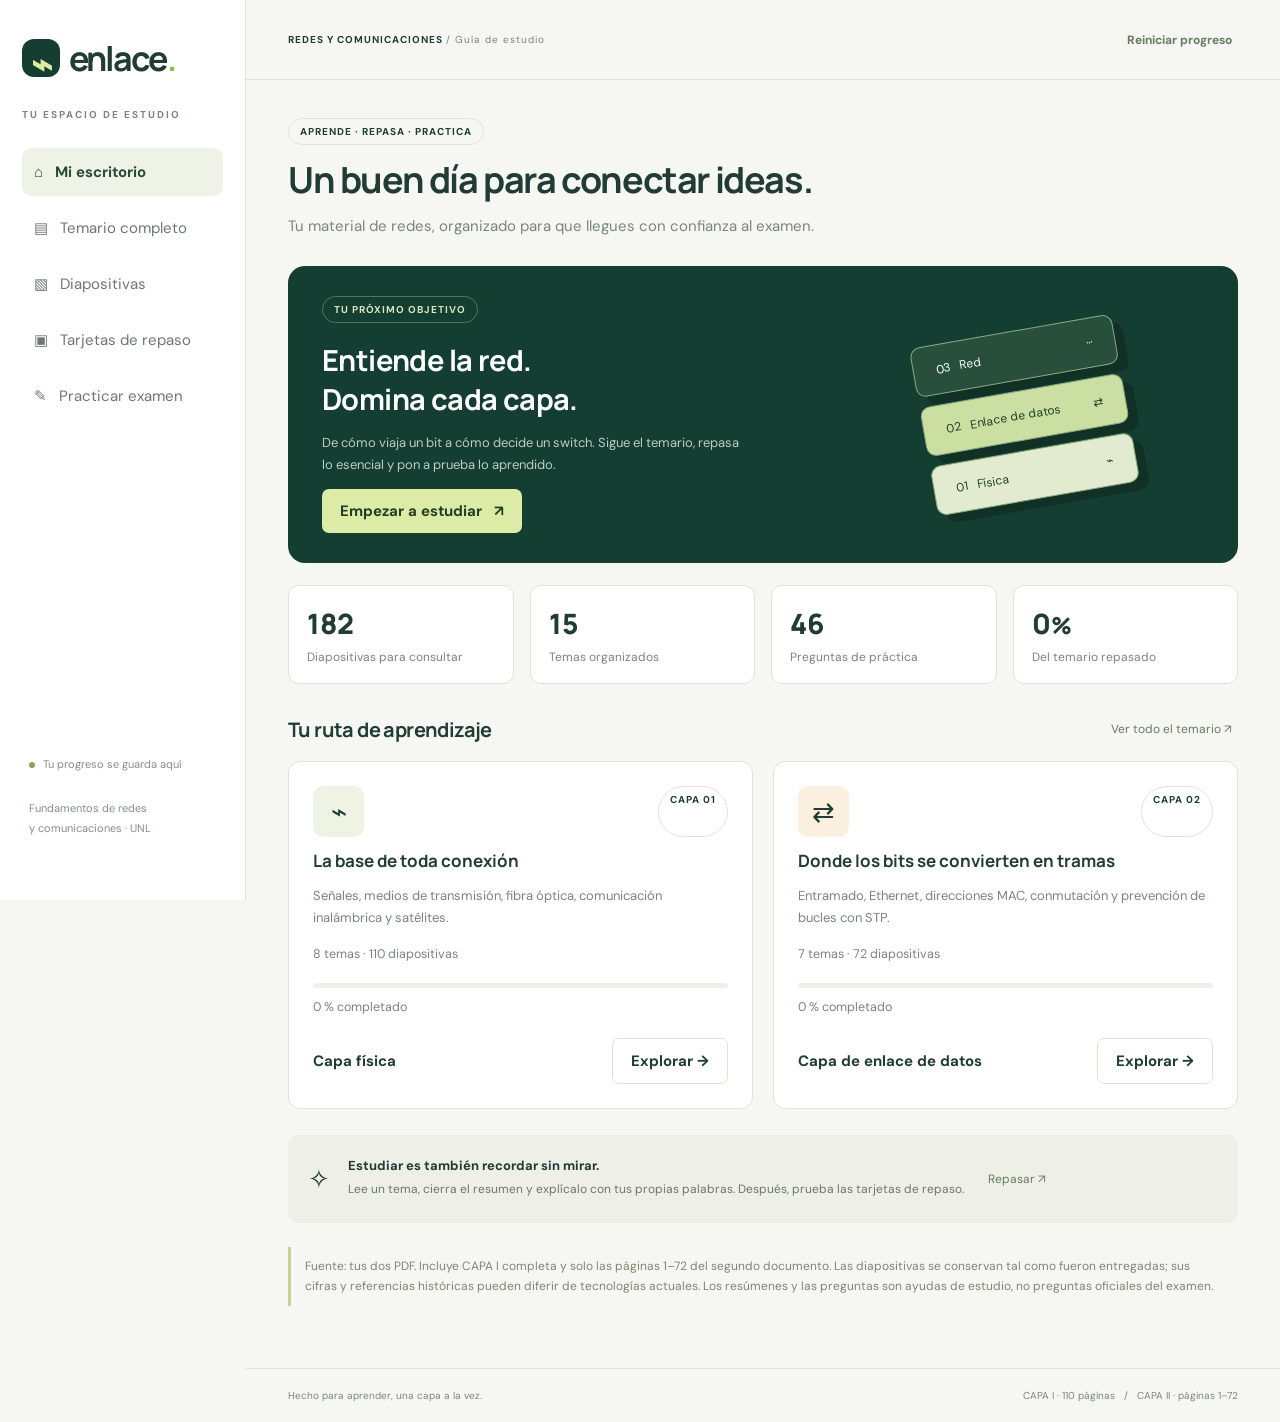
==== index.html @ 45ceab7b "Crear guía interactiva de estudio de capas física y enlace" ====
<!doctype html>
<html lang="es"><head><meta charset="utf-8"><meta name="viewport" content="width=device-width,initial-scale=1"><meta name="theme-color" content="#122e29"><meta name="description" content="Estudia redes: capa física y capa de enlace con 182 diapositivas, repasos y un simulador de examen."><title>Enlace · Tu espacio de estudio</title><link rel="stylesheet" href="style.css"><script defer src="data.js"></script><script defer src="questions.js"></script><script defer src="app.js"></script></head>
<body><aside><a class="brand" href="#inicio"><span class="logo">⌁</span> enlace<span class="brand-dot">.</span></a><p class="eyebrow">TU ESPACIO DE ESTUDIO</p><nav aria-label="Principal"><button data-view="inicio" class="active">⌂ <span>Mi escritorio</span></button><button data-view="temas">▤ <span>Temario completo</span></button><button data-view="diapositivas">▧ <span>Diapositivas</span></button><button data-view="tarjetas">▣ <span>Tarjetas de repaso</span></button><button data-view="examen">✎ <span>Practicar examen</span></button></nav><div class="sidebar-bottom"><span class="status-dot"></span> Tu progreso se guarda aquí<p>Fundamentos de redes<br>y comunicaciones · UNL</p></div></aside>
<div class="shell"><header><span>REDES Y COMUNICACIONES <span class="muted">/ Guía de estudio</span></span><button id="reset" class="text-button">Reiniciar progreso</button></header><main id="main" tabindex="-1"></main><footer>Hecho para aprender, una capa a la vez. <span>CAPA I · 110 páginas &nbsp; / &nbsp; CAPA II · páginas 1–72</span></footer></div><div id="toast" role="status"></div></body></html>
---- style.css ----
@import url('https://fonts.googleapis.com/css2?family=DM+Sans:wght@400;500;600;700&family=Manrope:wght@400;500;600;700;800&display=swap');
:root{--bg:#f6f7f3;--ink:#203c35;--muted:#79857d;--green:#dceca6;--line:#dfe4db;--white:#fff;--orange:#edbd8f}*{box-sizing:border-box}body{margin:0;background:var(--bg);color:var(--ink);font:15px 'DM Sans',sans-serif}button,input,select{font:inherit}button,a,input,select{outline-offset:5px}button{cursor:pointer}a{color:inherit}aside{width:246px;position:fixed;inset:0 auto 0 0;background:#fff;border-right:1px solid var(--line);padding:35px 22px;display:flex;flex-direction:column}.brand{font:bold 34px Manrope,sans-serif;text-decoration:none;letter-spacing:-2px;display:flex;align-items:center;gap:9px}.brand-dot{color:#96b956;margin-left:-8px}.logo{display:inline-grid;place-items:center;background:#153d31;color:var(--green);border-radius:12px;width:38px;height:38px;font-size:36px}.eyebrow{font-size:10px;letter-spacing:2px;color:var(--muted);font-weight:700;margin:25px 0}nav{display:grid;gap:8px}nav button{display:flex;gap:12px;border:0;background:none;text-align:left;padding:14px 12px;color:#6c7870;border-radius:9px}nav button.active{background:#eff3e7;color:#294a34;font-weight:700}.sidebar-bottom{margin-top:auto;font-size:11px;color:#849087;padding:15px 7px}.sidebar-bottom p{line-height:1.8;margin-top:28px}.status-dot{display:inline-block;width:6px;height:6px;background:#88a660;border-radius:50%;margin-right:5px}.shell{margin-left:246px}header{height:80px;border-bottom:1px solid var(--line);display:flex;align-items:center;justify-content:space-between;padding:0 42px;font-size:10px;letter-spacing:1px;font-weight:700}.muted{color:var(--muted);font-weight:400}main{max-width:1280px;margin:auto;padding:38px 42px;min-height:calc(100vh - 140px)}h1,h2,h3{font-family:Manrope,sans-serif}h1{font-size:36px;line-height:1.25;letter-spacing:-1.4px;margin:12px 0}h2{font-size:20px;letter-spacing:-.6px;margin:0}h3{font-size:17px;margin:12px 0}p{line-height:1.7}.intro{color:var(--muted);margin:12px 0 26px}.pill{border:1px solid var(--line);border-radius:30px;padding:6px 11px;font-size:10px;font-weight:700;letter-spacing:1px;display:inline-block}.hero{background:#153e32;color:white;border-radius:17px;padding:30px 34px;display:grid;grid-template-columns:1.4fr 1fr;gap:20px;position:relative;overflow:hidden}.hero h2{font-size:29px;max-width:400px;margin-top:18px;line-height:1.35}.hero p{color:#bccdc1;max-width:430px;font-size:13px}.hero .pill{border-color:#57735a;color:#d8e8bc}.primary,.secondary{border:0;border-radius:7px;padding:12px 18px;font-weight:700;display:inline-block;text-decoration:none}.primary{background:var(--green);color:#233d24}.secondary{background:white;border:1px solid var(--line);color:var(--ink)}.hero-art{display:flex;align-items:center;justify-content:center;flex-direction:column;transform:rotate(-10deg)}.layer-block{width:205px;padding:16px 22px;border:1px solid #8aab7d;border-radius:10px;background:#284f3c;box-shadow:9px 9px 0 #123126;margin:5px;font-size:12px;display:flex;justify-content:space-between}.layer-block:nth-child(2){background:#cbdfa2;color:#203d2b}.layer-block:nth-child(3){background:#e2ebcf;color:#203d2b}.stats{display:grid;grid-template-columns:repeat(4,1fr);gap:16px;margin:22px 0 32px}.stat{background:white;border:1px solid var(--line);border-radius:11px;padding:18px}.stat strong{font:800 28px Manrope,sans-serif}.stat span{display:block;color:var(--muted);font-size:12px;margin-top:7px}.section-heading{display:flex;justify-content:space-between;align-items:center;gap:15px;margin:30px 0 18px}.text-button{border:0;background:none;color:#677b61;font-size:12px}.courses{display:grid;grid-template-columns:1fr 1fr;gap:20px}.course,.panel,.topic,.slide{background:white;border:1px solid var(--line);border-radius:12px;padding:24px}.course{position:relative}.course-top{display:flex;justify-content:space-between}.course-icon{display:grid;place-items:center;border-radius:10px;background:#eff3e3;font-size:27px;width:51px;height:51px}.course:nth-child(2) .course-icon{background:#fbefdf}.course p{color:var(--muted);font-size:13px;min-height:45px}.course small{color:var(--muted)}.progress{height:5px;background:#edf0e9;border-radius:5px;margin:20px 0 8px}.progress i{display:block;background:#9cb969;height:100%;border-radius:5px}.course-bottom{display:flex;justify-content:space-between;align-items:center;margin-top:22px}.study-tip{display:flex;align-items:center;gap:18px;background:#eeefe6;border-radius:10px;padding:20px;margin-top:26px}.study-tip p{font-size:12px;color:#6b7869;margin:4px 0}.study-tip b{font-size:13px}.toolbar{display:flex;gap:10px;flex-wrap:wrap;margin:24px 0}.toolbar input{flex:1;min-width:180px}.toolbar input,.toolbar select{border:1px solid var(--line);border-radius:8px;padding:12px;background:#fff;color:var(--ink)}.topics{display:grid;grid-template-columns:repeat(2,minmax(0,1fr));gap:16px}.topic h3{margin:12px 0}.topic p{color:#748273;font-size:13px}.topic .summary{color:#384e40;font-size:14px}.actions{display:flex;gap:10px;flex-wrap:wrap;margin-top:20px}.tag{color:#728465;font-size:11px}.slide{margin:16px 0}.slide img{display:block;width:100%;max-height:650px;object-fit:contain;background:#f6f7f3;margin:18px auto;border-radius:5px}.slide summary{cursor:pointer;font-size:12px;color:var(--muted)}pre{white-space:pre-wrap;font-family:inherit;line-height:1.65;font-size:13px;overflow-wrap:anywhere}.slide-title{display:flex;justify-content:space-between;align-items:center;gap:10px}.empty{padding:40px;text-align:center;color:var(--muted)}.flashcard{min-height:290px;display:flex;flex-direction:column;align-items:center;justify-content:center;text-align:center;padding:40px;max-width:760px;margin:25px auto;cursor:pointer;border:1px solid #d2dcc5;background:#eef3e4;border-radius:16px}.flashcard h2{font-size:25px;line-height:1.5}.flashcard p{max-width:600px}.center{text-align:center}.answer{display:block;width:100%;border:1px solid var(--line);border-radius:9px;background:white;text-align:left;padding:15px;margin:10px 0;color:var(--ink)}.answer:hover:not(:disabled){border-color:#8da978;background:#f4f7ef}.answer.correct{background:#e7f2d9;border-color:#86ad67}.answer.wrong{background:#fce8de;border-color:#dc9b80}.answer:disabled{cursor:default;color:var(--ink)}.feedback{padding:18px;background:#f0f3e9;border-radius:9px;line-height:1.7;margin:18px 0}.exam-panel{max-width:800px;margin:24px auto}.score{font:800 70px Manrope,sans-serif}.notice{font-size:12px;color:#7f8573;border-left:3px solid #c4d494;padding:10px 14px;line-height:1.6;margin:24px 0}.done{background:#e7efdc}footer{border-top:1px solid var(--line);padding:20px 42px;font-size:10px;color:var(--muted);display:flex;justify-content:space-between;gap:10px}#toast{position:fixed;bottom:25px;right:25px;background:#203e30;color:#fff;padding:12px 20px;border-radius:9px;display:none;z-index:10}@media(min-width:1400px){main{padding-top:48px}}@media(max-width:1000px){aside{width:205px;padding:30px 15px}.shell{margin-left:205px}main{padding:28px 24px}header{padding:0 24px}.hero-art{transform:scale(.9) rotate(-10deg)}.hero{padding:25px}.stats{gap:10px}.stat{padding:14px}}@media(max-width:720px){aside{position:static;width:100%;padding:18px}.brand{font-size:27px}.eyebrow,.sidebar-bottom{display:none}nav{display:flex;overflow-x:auto;margin-top:14px;gap:5px}nav button{white-space:nowrap;font-size:11px;padding:10px}.shell{margin:0}header{height:50px;padding:0 18px;font-size:8px;letter-spacing:0}main{padding:24px 18px}h1{font-size:29px}.hero{grid-template-columns:1fr;padding:25px}.hero-art{display:none}.hero h2{font-size:25px}.stats{grid-template-columns:repeat(2,1fr)}.courses,.topics{grid-template-columns:1fr}.course p{min-height:0}footer{padding:18px;display:block;line-height:1.8}footer span{display:block}.section-heading{align-items:flex-start}.flashcard{padding:25px}.flashcard h2{font-size:20px}.slide{padding:15px}.slide-title{align-items:flex-start}}
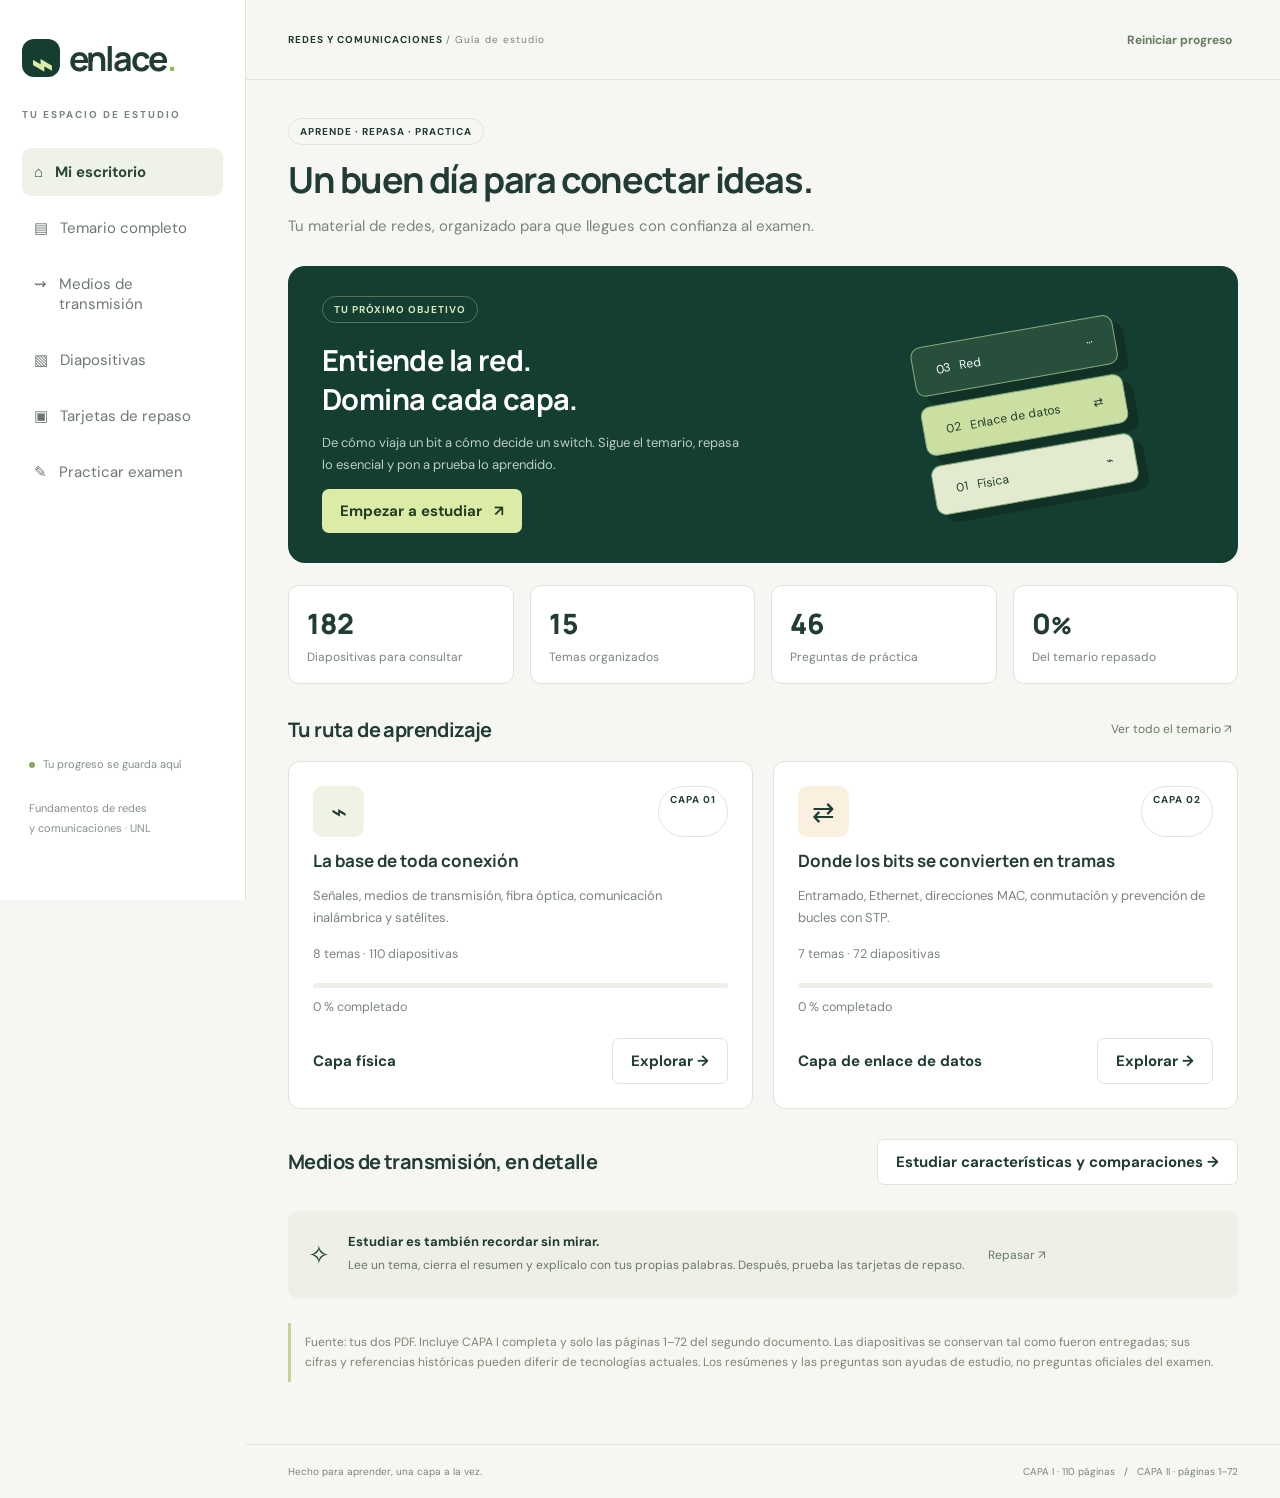
==== commit 2ae03ff5: "Desarrollar los medios de transmisión con comparaciones y aplicaciones" ====
--- a/index.html
+++ b/index.html
@@ -1,4 +1,4 @@
 <!doctype html>
-<html lang="es"><head><meta charset="utf-8"><meta name="viewport" content="width=device-width,initial-scale=1"><meta name="theme-color" content="#122e29"><meta name="description" content="Estudia redes: capa física y capa de enlace con 182 diapositivas, repasos y un simulador de examen."><title>Enlace · Tu espacio de estudio</title><link rel="stylesheet" href="style.css"><script defer src="data.js"></script><script defer src="questions.js"></script><script defer src="app.js"></script></head>
-<body><aside><a class="brand" href="#inicio"><span class="logo">⌁</span> enlace<span class="brand-dot">.</span></a><p class="eyebrow">TU ESPACIO DE ESTUDIO</p><nav aria-label="Principal"><button data-view="inicio" class="active">⌂ <span>Mi escritorio</span></button><button data-view="temas">▤ <span>Temario completo</span></button><button data-view="diapositivas">▧ <span>Diapositivas</span></button><button data-view="tarjetas">▣ <span>Tarjetas de repaso</span></button><button data-view="examen">✎ <span>Practicar examen</span></button></nav><div class="sidebar-bottom"><span class="status-dot"></span> Tu progreso se guarda aquí<p>Fundamentos de redes<br>y comunicaciones · UNL</p></div></aside>
+<html lang="es"><head><meta charset="utf-8"><meta name="viewport" content="width=device-width,initial-scale=1"><meta name="theme-color" content="#122e29"><meta name="description" content="Estudia redes: capa física y capa de enlace con 182 diapositivas, repasos y un simulador de examen."><title>Enlace · Tu espacio de estudio</title><link rel="stylesheet" href="style.css"><script defer src="data.js"></script><script defer src="questions.js"></script><script defer src="media.js"></script><script defer src="app.js"></script></head>
+<body><aside><a class="brand" href="#inicio"><span class="logo">⌁</span> enlace<span class="brand-dot">.</span></a><p class="eyebrow">TU ESPACIO DE ESTUDIO</p><nav aria-label="Principal"><button data-view="inicio" class="active">⌂ <span>Mi escritorio</span></button><button data-view="temas">▤ <span>Temario completo</span></button><button data-view="medios">⇝ <span>Medios de transmisión</span></button><button data-view="diapositivas">▧ <span>Diapositivas</span></button><button data-view="tarjetas">▣ <span>Tarjetas de repaso</span></button><button data-view="examen">✎ <span>Practicar examen</span></button></nav><div class="sidebar-bottom"><span class="status-dot"></span> Tu progreso se guarda aquí<p>Fundamentos de redes<br>y comunicaciones · UNL</p></div></aside>
 <div class="shell"><header><span>REDES Y COMUNICACIONES <span class="muted">/ Guía de estudio</span></span><button id="reset" class="text-button">Reiniciar progreso</button></header><main id="main" tabindex="-1"></main><footer>Hecho para aprender, una capa a la vez. <span>CAPA I · 110 páginas &nbsp; / &nbsp; CAPA II · páginas 1–72</span></footer></div><div id="toast" role="status"></div></body></html>
--- a/style.css
+++ b/style.css
@@ -1,2 +1,4 @@
 @import url('https://fonts.googleapis.com/css2?family=DM+Sans:wght@400;500;600;700&family=Manrope:wght@400;500;600;700;800&display=swap');
 :root{--bg:#f6f7f3;--ink:#203c35;--muted:#79857d;--green:#dceca6;--line:#dfe4db;--white:#fff;--orange:#edbd8f}*{box-sizing:border-box}body{margin:0;background:var(--bg);color:var(--ink);font:15px 'DM Sans',sans-serif}button,input,select{font:inherit}button,a,input,select{outline-offset:5px}button{cursor:pointer}a{color:inherit}aside{width:246px;position:fixed;inset:0 auto 0 0;background:#fff;border-right:1px solid var(--line);padding:35px 22px;display:flex;flex-direction:column}.brand{font:bold 34px Manrope,sans-serif;text-decoration:none;letter-spacing:-2px;display:flex;align-items:center;gap:9px}.brand-dot{color:#96b956;margin-left:-8px}.logo{display:inline-grid;place-items:center;background:#153d31;color:var(--green);border-radius:12px;width:38px;height:38px;font-size:36px}.eyebrow{font-size:10px;letter-spacing:2px;color:var(--muted);font-weight:700;margin:25px 0}nav{display:grid;gap:8px}nav button{display:flex;gap:12px;border:0;background:none;text-align:left;padding:14px 12px;color:#6c7870;border-radius:9px}nav button.active{background:#eff3e7;color:#294a34;font-weight:700}.sidebar-bottom{margin-top:auto;font-size:11px;color:#849087;padding:15px 7px}.sidebar-bottom p{line-height:1.8;margin-top:28px}.status-dot{display:inline-block;width:6px;height:6px;background:#88a660;border-radius:50%;margin-right:5px}.shell{margin-left:246px}header{height:80px;border-bottom:1px solid var(--line);display:flex;align-items:center;justify-content:space-between;padding:0 42px;font-size:10px;letter-spacing:1px;font-weight:700}.muted{color:var(--muted);font-weight:400}main{max-width:1280px;margin:auto;padding:38px 42px;min-height:calc(100vh - 140px)}h1,h2,h3{font-family:Manrope,sans-serif}h1{font-size:36px;line-height:1.25;letter-spacing:-1.4px;margin:12px 0}h2{font-size:20px;letter-spacing:-.6px;margin:0}h3{font-size:17px;margin:12px 0}p{line-height:1.7}.intro{color:var(--muted);margin:12px 0 26px}.pill{border:1px solid var(--line);border-radius:30px;padding:6px 11px;font-size:10px;font-weight:700;letter-spacing:1px;display:inline-block}.hero{background:#153e32;color:white;border-radius:17px;padding:30px 34px;display:grid;grid-template-columns:1.4fr 1fr;gap:20px;position:relative;overflow:hidden}.hero h2{font-size:29px;max-width:400px;margin-top:18px;line-height:1.35}.hero p{color:#bccdc1;max-width:430px;font-size:13px}.hero .pill{border-color:#57735a;color:#d8e8bc}.primary,.secondary{border:0;border-radius:7px;padding:12px 18px;font-weight:700;display:inline-block;text-decoration:none}.primary{background:var(--green);color:#233d24}.secondary{background:white;border:1px solid var(--line);color:var(--ink)}.hero-art{display:flex;align-items:center;justify-content:center;flex-direction:column;transform:rotate(-10deg)}.layer-block{width:205px;padding:16px 22px;border:1px solid #8aab7d;border-radius:10px;background:#284f3c;box-shadow:9px 9px 0 #123126;margin:5px;font-size:12px;display:flex;justify-content:space-between}.layer-block:nth-child(2){background:#cbdfa2;color:#203d2b}.layer-block:nth-child(3){background:#e2ebcf;color:#203d2b}.stats{display:grid;grid-template-columns:repeat(4,1fr);gap:16px;margin:22px 0 32px}.stat{background:white;border:1px solid var(--line);border-radius:11px;padding:18px}.stat strong{font:800 28px Manrope,sans-serif}.stat span{display:block;color:var(--muted);font-size:12px;margin-top:7px}.section-heading{display:flex;justify-content:space-between;align-items:center;gap:15px;margin:30px 0 18px}.text-button{border:0;background:none;color:#677b61;font-size:12px}.courses{display:grid;grid-template-columns:1fr 1fr;gap:20px}.course,.panel,.topic,.slide{background:white;border:1px solid var(--line);border-radius:12px;padding:24px}.course{position:relative}.course-top{display:flex;justify-content:space-between}.course-icon{display:grid;place-items:center;border-radius:10px;background:#eff3e3;font-size:27px;width:51px;height:51px}.course:nth-child(2) .course-icon{background:#fbefdf}.course p{color:var(--muted);font-size:13px;min-height:45px}.course small{color:var(--muted)}.progress{height:5px;background:#edf0e9;border-radius:5px;margin:20px 0 8px}.progress i{display:block;background:#9cb969;height:100%;border-radius:5px}.course-bottom{display:flex;justify-content:space-between;align-items:center;margin-top:22px}.study-tip{display:flex;align-items:center;gap:18px;background:#eeefe6;border-radius:10px;padding:20px;margin-top:26px}.study-tip p{font-size:12px;color:#6b7869;margin:4px 0}.study-tip b{font-size:13px}.toolbar{display:flex;gap:10px;flex-wrap:wrap;margin:24px 0}.toolbar input{flex:1;min-width:180px}.toolbar input,.toolbar select{border:1px solid var(--line);border-radius:8px;padding:12px;background:#fff;color:var(--ink)}.topics{display:grid;grid-template-columns:repeat(2,minmax(0,1fr));gap:16px}.topic h3{margin:12px 0}.topic p{color:#748273;font-size:13px}.topic .summary{color:#384e40;font-size:14px}.actions{display:flex;gap:10px;flex-wrap:wrap;margin-top:20px}.tag{color:#728465;font-size:11px}.slide{margin:16px 0}.slide img{display:block;width:100%;max-height:650px;object-fit:contain;background:#f6f7f3;margin:18px auto;border-radius:5px}.slide summary{cursor:pointer;font-size:12px;color:var(--muted)}pre{white-space:pre-wrap;font-family:inherit;line-height:1.65;font-size:13px;overflow-wrap:anywhere}.slide-title{display:flex;justify-content:space-between;align-items:center;gap:10px}.empty{padding:40px;text-align:center;color:var(--muted)}.flashcard{min-height:290px;display:flex;flex-direction:column;align-items:center;justify-content:center;text-align:center;padding:40px;max-width:760px;margin:25px auto;cursor:pointer;border:1px solid #d2dcc5;background:#eef3e4;border-radius:16px}.flashcard h2{font-size:25px;line-height:1.5}.flashcard p{max-width:600px}.center{text-align:center}.answer{display:block;width:100%;border:1px solid var(--line);border-radius:9px;background:white;text-align:left;padding:15px;margin:10px 0;color:var(--ink)}.answer:hover:not(:disabled){border-color:#8da978;background:#f4f7ef}.answer.correct{background:#e7f2d9;border-color:#86ad67}.answer.wrong{background:#fce8de;border-color:#dc9b80}.answer:disabled{cursor:default;color:var(--ink)}.feedback{padding:18px;background:#f0f3e9;border-radius:9px;line-height:1.7;margin:18px 0}.exam-panel{max-width:800px;margin:24px auto}.score{font:800 70px Manrope,sans-serif}.notice{font-size:12px;color:#7f8573;border-left:3px solid #c4d494;padding:10px 14px;line-height:1.6;margin:24px 0}.done{background:#e7efdc}footer{border-top:1px solid var(--line);padding:20px 42px;font-size:10px;color:var(--muted);display:flex;justify-content:space-between;gap:10px}#toast{position:fixed;bottom:25px;right:25px;background:#203e30;color:#fff;padding:12px 20px;border-radius:9px;display:none;z-index:10}@media(min-width:1400px){main{padding-top:48px}}@media(max-width:1000px){aside{width:205px;padding:30px 15px}.shell{margin-left:205px}main{padding:28px 24px}header{padding:0 24px}.hero-art{transform:scale(.9) rotate(-10deg)}.hero{padding:25px}.stats{gap:10px}.stat{padding:14px}}@media(max-width:720px){aside{position:static;width:100%;padding:18px}.brand{font-size:27px}.eyebrow,.sidebar-bottom{display:none}nav{display:flex;overflow-x:auto;margin-top:14px;gap:5px}nav button{white-space:nowrap;font-size:11px;padding:10px}.shell{margin:0}header{height:50px;padding:0 18px;font-size:8px;letter-spacing:0}main{padding:24px 18px}h1{font-size:29px}.hero{grid-template-columns:1fr;padding:25px}.hero-art{display:none}.hero h2{font-size:25px}.stats{grid-template-columns:repeat(2,1fr)}.courses,.topics{grid-template-columns:1fr}.course p{min-height:0}footer{padding:18px;display:block;line-height:1.8}footer span{display:block}.section-heading{align-items:flex-start}.flashcard{padding:25px}.flashcard h2{font-size:20px}.slide{padding:15px}.slide-title{align-items:flex-start}}
+
+.table-wrap{overflow-x:auto;margin:18px 0 24px;background:white;border:1px solid var(--line);border-radius:10px}table{border-collapse:collapse;width:100%;font-size:13px;text-align:left}th,td{padding:14px 18px;border-bottom:1px solid var(--line);vertical-align:top;line-height:1.65}thead{background:#eaf0df}tbody th{min-width:170px}tbody tr:last-child td,tbody tr:last-child th{border-bottom:0}dt{font-weight:700;font-size:13px;margin-top:15px}dd{margin:5px 0 18px;color:#526650;font-size:13px;line-height:1.75}.topic[id]{scroll-margin-top:20px}
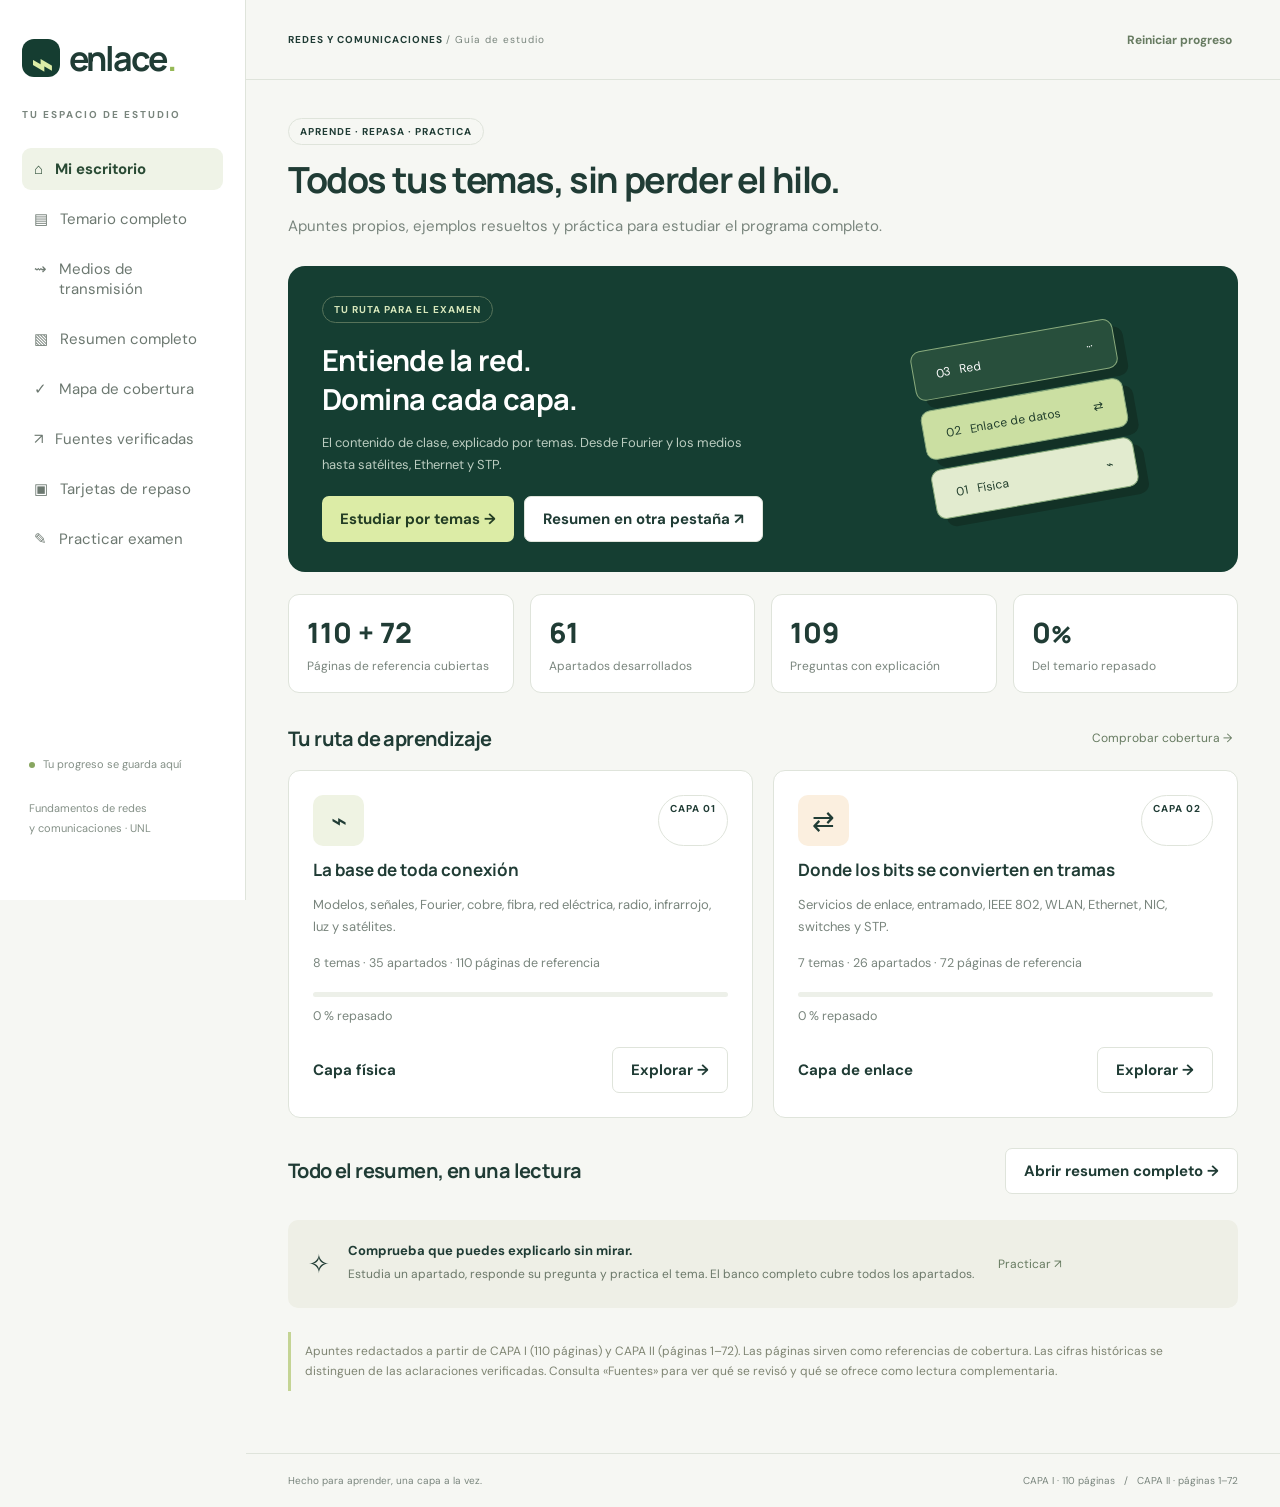
==== commit 7127cfb5: "Sustituir diapositivas por apuntes completos con bibliografía y 109 preguntas" ====
--- a/index.html
+++ b/index.html
@@ -1,4 +1,4 @@
 <!doctype html>
-<html lang="es"><head><meta charset="utf-8"><meta name="viewport" content="width=device-width,initial-scale=1"><meta name="theme-color" content="#122e29"><meta name="description" content="Estudia redes: capa física y capa de enlace con 182 diapositivas, repasos y un simulador de examen."><title>Enlace · Tu espacio de estudio</title><link rel="stylesheet" href="style.css"><script defer src="data.js"></script><script defer src="questions.js"></script><script defer src="media.js"></script><script defer src="app.js"></script></head>
-<body><aside><a class="brand" href="#inicio"><span class="logo">⌁</span> enlace<span class="brand-dot">.</span></a><p class="eyebrow">TU ESPACIO DE ESTUDIO</p><nav aria-label="Principal"><button data-view="inicio" class="active">⌂ <span>Mi escritorio</span></button><button data-view="temas">▤ <span>Temario completo</span></button><button data-view="medios">⇝ <span>Medios de transmisión</span></button><button data-view="diapositivas">▧ <span>Diapositivas</span></button><button data-view="tarjetas">▣ <span>Tarjetas de repaso</span></button><button data-view="examen">✎ <span>Practicar examen</span></button></nav><div class="sidebar-bottom"><span class="status-dot"></span> Tu progreso se guarda aquí<p>Fundamentos de redes<br>y comunicaciones · UNL</p></div></aside>
+<html lang="es"><head><meta charset="utf-8"><meta name="viewport" content="width=device-width,initial-scale=1"><meta name="theme-color" content="#122e29"><meta name="description" content="Estudia redes: capa física y capa de enlace con apuntes completos por tema, fuentes verificables y práctica de examen."><title>Enlace · Tu espacio de estudio</title><link rel="stylesheet" href="style.css"><script defer src="sources.js"></script><script defer src="data.js"></script><script defer src="questions.js"></script><script defer src="media.js"></script><script defer src="app.js"></script></head>
+<body><aside><a class="brand" href="#inicio"><span class="logo">⌁</span> enlace<span class="brand-dot">.</span></a><p class="eyebrow">TU ESPACIO DE ESTUDIO</p><nav aria-label="Principal"><button data-view="inicio" class="active">⌂ <span>Mi escritorio</span></button><button data-view="temas">▤ <span>Temario completo</span></button><button data-view="medios">⇝ <span>Medios de transmisión</span></button><button data-view="resumen">▧ <span>Resumen completo</span></button><button data-view="cobertura">✓ <span>Mapa de cobertura</span></button><button data-view="fuentes">↗ <span>Fuentes verificadas</span></button><button data-view="tarjetas">▣ <span>Tarjetas de repaso</span></button><button data-view="examen">✎ <span>Practicar examen</span></button></nav><div class="sidebar-bottom"><span class="status-dot"></span> Tu progreso se guarda aquí<p>Fundamentos de redes<br>y comunicaciones · UNL</p></div></aside>
 <div class="shell"><header><span>REDES Y COMUNICACIONES <span class="muted">/ Guía de estudio</span></span><button id="reset" class="text-button">Reiniciar progreso</button></header><main id="main" tabindex="-1"></main><footer>Hecho para aprender, una capa a la vez. <span>CAPA I · 110 páginas &nbsp; / &nbsp; CAPA II · páginas 1–72</span></footer></div><div id="toast" role="status"></div></body></html>
--- a/style.css
+++ b/style.css
@@ -2,3 +2,7 @@
 :root{--bg:#f6f7f3;--ink:#203c35;--muted:#79857d;--green:#dceca6;--line:#dfe4db;--white:#fff;--orange:#edbd8f}*{box-sizing:border-box}body{margin:0;background:var(--bg);color:var(--ink);font:15px 'DM Sans',sans-serif}button,input,select{font:inherit}button,a,input,select{outline-offset:5px}button{cursor:pointer}a{color:inherit}aside{width:246px;position:fixed;inset:0 auto 0 0;background:#fff;border-right:1px solid var(--line);padding:35px 22px;display:flex;flex-direction:column}.brand{font:bold 34px Manrope,sans-serif;text-decoration:none;letter-spacing:-2px;display:flex;align-items:center;gap:9px}.brand-dot{color:#96b956;margin-left:-8px}.logo{display:inline-grid;place-items:center;background:#153d31;color:var(--green);border-radius:12px;width:38px;height:38px;font-size:36px}.eyebrow{font-size:10px;letter-spacing:2px;color:var(--muted);font-weight:700;margin:25px 0}nav{display:grid;gap:8px}nav button{display:flex;gap:12px;border:0;background:none;text-align:left;padding:14px 12px;color:#6c7870;border-radius:9px}nav button.active{background:#eff3e7;color:#294a34;font-weight:700}.sidebar-bottom{margin-top:auto;font-size:11px;color:#849087;padding:15px 7px}.sidebar-bottom p{line-height:1.8;margin-top:28px}.status-dot{display:inline-block;width:6px;height:6px;background:#88a660;border-radius:50%;margin-right:5px}.shell{margin-left:246px}header{height:80px;border-bottom:1px solid var(--line);display:flex;align-items:center;justify-content:space-between;padding:0 42px;font-size:10px;letter-spacing:1px;font-weight:700}.muted{color:var(--muted);font-weight:400}main{max-width:1280px;margin:auto;padding:38px 42px;min-height:calc(100vh - 140px)}h1,h2,h3{font-family:Manrope,sans-serif}h1{font-size:36px;line-height:1.25;letter-spacing:-1.4px;margin:12px 0}h2{font-size:20px;letter-spacing:-.6px;margin:0}h3{font-size:17px;margin:12px 0}p{line-height:1.7}.intro{color:var(--muted);margin:12px 0 26px}.pill{border:1px solid var(--line);border-radius:30px;padding:6px 11px;font-size:10px;font-weight:700;letter-spacing:1px;display:inline-block}.hero{background:#153e32;color:white;border-radius:17px;padding:30px 34px;display:grid;grid-template-columns:1.4fr 1fr;gap:20px;position:relative;overflow:hidden}.hero h2{font-size:29px;max-width:400px;margin-top:18px;line-height:1.35}.hero p{color:#bccdc1;max-width:430px;font-size:13px}.hero .pill{border-color:#57735a;color:#d8e8bc}.primary,.secondary{border:0;border-radius:7px;padding:12px 18px;font-weight:700;display:inline-block;text-decoration:none}.primary{background:var(--green);color:#233d24}.secondary{background:white;border:1px solid var(--line);color:var(--ink)}.hero-art{display:flex;align-items:center;justify-content:center;flex-direction:column;transform:rotate(-10deg)}.layer-block{width:205px;padding:16px 22px;border:1px solid #8aab7d;border-radius:10px;background:#284f3c;box-shadow:9px 9px 0 #123126;margin:5px;font-size:12px;display:flex;justify-content:space-between}.layer-block:nth-child(2){background:#cbdfa2;color:#203d2b}.layer-block:nth-child(3){background:#e2ebcf;color:#203d2b}.stats{display:grid;grid-template-columns:repeat(4,1fr);gap:16px;margin:22px 0 32px}.stat{background:white;border:1px solid var(--line);border-radius:11px;padding:18px}.stat strong{font:800 28px Manrope,sans-serif}.stat span{display:block;color:var(--muted);font-size:12px;margin-top:7px}.section-heading{display:flex;justify-content:space-between;align-items:center;gap:15px;margin:30px 0 18px}.text-button{border:0;background:none;color:#677b61;font-size:12px}.courses{display:grid;grid-template-columns:1fr 1fr;gap:20px}.course,.panel,.topic,.slide{background:white;border:1px solid var(--line);border-radius:12px;padding:24px}.course{position:relative}.course-top{display:flex;justify-content:space-between}.course-icon{display:grid;place-items:center;border-radius:10px;background:#eff3e3;font-size:27px;width:51px;height:51px}.course:nth-child(2) .course-icon{background:#fbefdf}.course p{color:var(--muted);font-size:13px;min-height:45px}.course small{color:var(--muted)}.progress{height:5px;background:#edf0e9;border-radius:5px;margin:20px 0 8px}.progress i{display:block;background:#9cb969;height:100%;border-radius:5px}.course-bottom{display:flex;justify-content:space-between;align-items:center;margin-top:22px}.study-tip{display:flex;align-items:center;gap:18px;background:#eeefe6;border-radius:10px;padding:20px;margin-top:26px}.study-tip p{font-size:12px;color:#6b7869;margin:4px 0}.study-tip b{font-size:13px}.toolbar{display:flex;gap:10px;flex-wrap:wrap;margin:24px 0}.toolbar input{flex:1;min-width:180px}.toolbar input,.toolbar select{border:1px solid var(--line);border-radius:8px;padding:12px;background:#fff;color:var(--ink)}.topics{display:grid;grid-template-columns:repeat(2,minmax(0,1fr));gap:16px}.topic h3{margin:12px 0}.topic p{color:#748273;font-size:13px}.topic .summary{color:#384e40;font-size:14px}.actions{display:flex;gap:10px;flex-wrap:wrap;margin-top:20px}.tag{color:#728465;font-size:11px}.slide{margin:16px 0}.slide img{display:block;width:100%;max-height:650px;object-fit:contain;background:#f6f7f3;margin:18px auto;border-radius:5px}.slide summary{cursor:pointer;font-size:12px;color:var(--muted)}pre{white-space:pre-wrap;font-family:inherit;line-height:1.65;font-size:13px;overflow-wrap:anywhere}.slide-title{display:flex;justify-content:space-between;align-items:center;gap:10px}.empty{padding:40px;text-align:center;color:var(--muted)}.flashcard{min-height:290px;display:flex;flex-direction:column;align-items:center;justify-content:center;text-align:center;padding:40px;max-width:760px;margin:25px auto;cursor:pointer;border:1px solid #d2dcc5;background:#eef3e4;border-radius:16px}.flashcard h2{font-size:25px;line-height:1.5}.flashcard p{max-width:600px}.center{text-align:center}.answer{display:block;width:100%;border:1px solid var(--line);border-radius:9px;background:white;text-align:left;padding:15px;margin:10px 0;color:var(--ink)}.answer:hover:not(:disabled){border-color:#8da978;background:#f4f7ef}.answer.correct{background:#e7f2d9;border-color:#86ad67}.answer.wrong{background:#fce8de;border-color:#dc9b80}.answer:disabled{cursor:default;color:var(--ink)}.feedback{padding:18px;background:#f0f3e9;border-radius:9px;line-height:1.7;margin:18px 0}.exam-panel{max-width:800px;margin:24px auto}.score{font:800 70px Manrope,sans-serif}.notice{font-size:12px;color:#7f8573;border-left:3px solid #c4d494;padding:10px 14px;line-height:1.6;margin:24px 0}.done{background:#e7efdc}footer{border-top:1px solid var(--line);padding:20px 42px;font-size:10px;color:var(--muted);display:flex;justify-content:space-between;gap:10px}#toast{position:fixed;bottom:25px;right:25px;background:#203e30;color:#fff;padding:12px 20px;border-radius:9px;display:none;z-index:10}@media(min-width:1400px){main{padding-top:48px}}@media(max-width:1000px){aside{width:205px;padding:30px 15px}.shell{margin-left:205px}main{padding:28px 24px}header{padding:0 24px}.hero-art{transform:scale(.9) rotate(-10deg)}.hero{padding:25px}.stats{gap:10px}.stat{padding:14px}}@media(max-width:720px){aside{position:static;width:100%;padding:18px}.brand{font-size:27px}.eyebrow,.sidebar-bottom{display:none}nav{display:flex;overflow-x:auto;margin-top:14px;gap:5px}nav button{white-space:nowrap;font-size:11px;padding:10px}.shell{margin:0}header{height:50px;padding:0 18px;font-size:8px;letter-spacing:0}main{padding:24px 18px}h1{font-size:29px}.hero{grid-template-columns:1fr;padding:25px}.hero-art{display:none}.hero h2{font-size:25px}.stats{grid-template-columns:repeat(2,1fr)}.courses,.topics{grid-template-columns:1fr}.course p{min-height:0}footer{padding:18px;display:block;line-height:1.8}footer span{display:block}.section-heading{align-items:flex-start}.flashcard{padding:25px}.flashcard h2{font-size:20px}.slide{padding:15px}.slide-title{align-items:flex-start}}
 
 .table-wrap{overflow-x:auto;margin:18px 0 24px;background:white;border:1px solid var(--line);border-radius:10px}table{border-collapse:collapse;width:100%;font-size:13px;text-align:left}th,td{padding:14px 18px;border-bottom:1px solid var(--line);vertical-align:top;line-height:1.65}thead{background:#eaf0df}tbody th{min-width:170px}tbody tr:last-child td,tbody tr:last-child th{border-bottom:0}dt{font-weight:700;font-size:13px;margin-top:15px}dd{margin:5px 0 18px;color:#526650;font-size:13px;line-height:1.75}.topic[id]{scroll-margin-top:20px}
+/* Lectura y resumen */
+body>aside{overflow-y:auto}.reading{max-width:900px;margin:24px auto}.reading-section{padding:28px 32px;margin:20px 0;background:white;border:1px solid var(--line);border-radius:12px;scroll-margin-top:22px}.reading-section h3{font-size:22px;line-height:1.45}.reading-section p{font-size:15px;line-height:1.95;color:#3b5145;overflow-wrap:anywhere}.reading-section .verification{position:static;width:auto;display:block;padding:18px 20px;background:#edf3e4;border:0;border-left:3px solid #88a568;border-radius:8px;font-size:12px;margin:20px 0;overflow:visible}.verification p{font-size:13px;margin:6px 0}.verification a,.reading-sources a{overflow-wrap:anywhere}.reading-actions{margin-bottom:24px}.reading-index{line-height:2.1;padding-left:22px}.section-list{padding-left:18px}.section-list li{margin:6px 0}.section-list button{text-align:left;padding:3px;line-height:1.6;font-size:12px}.checkpoint{background:#f4f6ef;border-radius:8px;padding:16px;margin-top:20px}.checkpoint summary{cursor:pointer;font-weight:700;font-size:13px}.checkpoint details{padding-top:10px}.checkpoint p{font-size:14px}.summary-index summary{font-weight:700;cursor:pointer}.summary-index li{line-height:2}.summary-topic{margin:36px 0}.summary-topic>.section-heading{flex-wrap:wrap}.reading-sources p{line-height:1.8}.full-summary{max-width:920px}.topic .section-list{min-height:70px}nav button{padding:11px 12px}.sidebar-bottom{padding-top:28px}.summary-topic h2{font-size:25px}.reading-section h3,.summary-topic h2{overflow-wrap:anywhere}
+@media(max-width:720px){.reading-section{padding:22px 18px}.reading-section h3{font-size:20px}.reading-section p{font-size:14px}.reading-actions{gap:8px}.reading-actions>*{font-size:12px}.summary-index{padding:18px}.summary-index ol{padding-left:18px}body>aside{overflow:visible}nav button{padding:10px}.stats .stat strong{font-size:25px}}
+@media print{body{background:white;color:black;font-family:Arial,sans-serif}body>aside,header,footer,.reading-actions,.toolbar,.summary-index,#toast,.checkpoint,.notice{display:none!important}.shell{margin:0}main{max-width:none;padding:0}.reading{max-width:none}.reading-section{padding:12px 0;border:0;border-bottom:1px solid #ddd;border-radius:0;break-inside:auto;margin:12px 0}.reading-section h3{font-size:15pt;break-after:avoid}.reading-section p{font-size:11pt;line-height:1.55}.summary-topic>.section-heading{break-after:avoid}.verification{break-inside:avoid}a{color:black;text-decoration:underline}.summary-topic{margin:24px 0}.pill{border:0;padding:0}.intro{font-size:11pt}}
